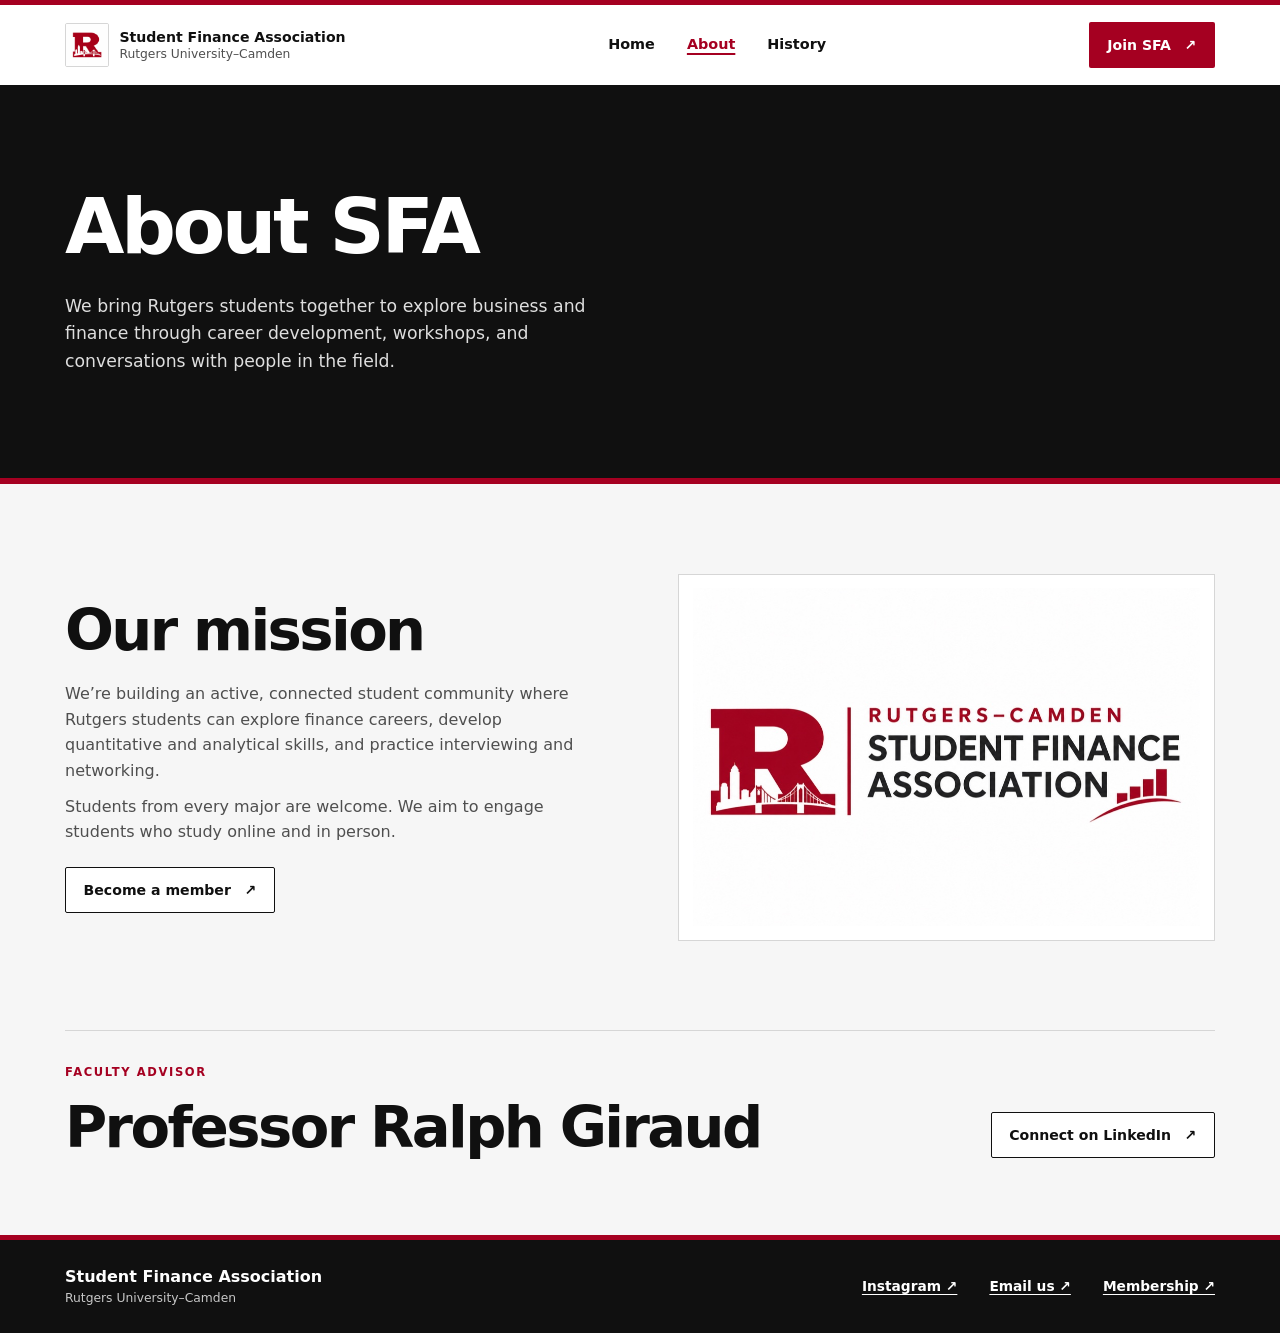
==== about.html @ d2c38916 "add: website changes" ====
<!doctype html>
<html lang="en">
<head>
  <meta charset="utf-8">
  <meta name="viewport" content="width=device-width, initial-scale=1">
  <meta name="description" content="Learn about the Rutgers–Camden Student Finance Association, its mission, and faculty advisor Professor Ralph Giraud.">
  <meta name="theme-color" content="#a50021">
  <title>About | Rutgers–Camden Student Finance Association</title>
  <link rel="icon" href="assets/mark.jpg">
  <link rel="stylesheet" href="assets/site.css">
</head>
<body>
  <a class="skip" href="#main">Skip to content</a>
  <header class="header">
    <div class="wrap header-inner">
      <a class="brand" href="./">
        <img src="assets/mark.jpg" width="44" height="44" alt="">
        <span>Student Finance Association<small>Rutgers University–Camden</small></span>
      </a>
      <nav aria-label="Main navigation">
        <a href="./">Home</a>
        <a href="about.html" aria-current="page">About</a>
        <a href="history.html">History</a>
      </nav>
      <a class="button header-join" href="https://forms.gle/n9LAs4Z3TxZthcCf7">Join SFA <span aria-hidden="true">↗</span></a>
    </div>
  </header>
  <main id="main" tabindex="-1">
    <section class="page-intro">
      <div class="wrap">
        <h1>About SFA</h1>
        <p>We bring Rutgers students together to explore business and finance through career development, workshops, and conversations with people in the field.</p>
      </div>
    </section>
    <section class="wrap about-grid" aria-labelledby="mission">
      <div>
        <h2 id="mission">Our mission</h2>
        <p>We’re building an active, connected student community where Rutgers students can explore finance careers, develop quantitative and analytical skills, and practice interviewing and networking.</p>
        <p>Students from every major are welcome. We aim to engage students who study online and in person.</p>
        <a class="button secondary" href="https://forms.gle/n9LAs4Z3TxZthcCf7">Become a member <span aria-hidden="true">↗</span></a>
      </div>
      <div class="logo-panel"><img src="assets/wordmark.jpg" width="1000" height="667" alt="Rutgers–Camden Student Finance Association logo"></div>
    </section>
    <section class="wrap advisor" aria-labelledby="advisor">
      <div class="section-heading">
        <div><p class="eyebrow">Faculty advisor</p><h2 id="advisor">Professor Ralph Giraud</h2></div>
        <a class="button secondary" href="https://www.linkedin.com/in/ralphgiraud/">Connect on LinkedIn <span aria-hidden="true">↗</span></a>
      </div>
    </section>
  </main>
  <footer class="footer">
    <div class="wrap footer-inner">
      <div><strong>Student Finance Association</strong><span>Rutgers University–Camden</span></div>
      <div class="footer-links">
        <a href="https://www.instagram.com/rutgerscamden.sfa/">Instagram ↗</a>
        <a href="mailto:rucstudentfinanceassociation@gmail.com">Email us ↗</a>
        <a href="https://forms.gle/n9LAs4Z3TxZthcCf7">Membership ↗</a>
      </div>
    </div>
  </footer>
</body>
</html>
---- assets/site.css ----
:root {
  color-scheme: light;
  --crimson: #a50021;
  --ink: #101010;
  --muted: #4f4f4f;
  --paper: #f6f6f6;
  --line: #d6d6d6;
  --body: system-ui, -apple-system, BlinkMacSystemFont, "Segoe UI", sans-serif;
}
*, *::before, *::after { box-sizing: border-box; }
html { scroll-behavior: smooth; }
body { margin: 0; font-family: var(--body); color: var(--ink); background: var(--paper); line-height: 1.6; }
img { display: block; max-width: 100%; }
a { color: inherit; text-underline-offset: .25em; }
:focus-visible { outline: 3px solid #5786d0; outline-offset: 4px; }
h1, h2, h3, p { margin: 0; }
h1, h2 { font-weight: 850; letter-spacing: -.045em; line-height: 1.04; }
h1 { font-size: clamp(2.25rem, 6vw, 5.15rem); }
h2 { font-size: clamp(2.2rem, 4.5vw, 3.8rem); }
h3 { font-size: 1.16rem; }
.wrap { width: min(1150px, calc(100% - 3rem)); margin-inline: auto; }
.eyebrow { font-size: .72rem; letter-spacing: .14em; font-weight: 750; text-transform: uppercase; color: var(--crimson); margin-bottom: 1rem; }
.skip { position: absolute; top: .5rem; left: .5rem; padding: .75rem; background: white; z-index: 5; transform: translateY(-160%); }
.skip:focus { transform: none; }
.header { background: #fff; border-top: 5px solid var(--crimson); }
.header-inner, .footer-inner { display: flex; align-items: center; justify-content: space-between; gap: 1.5rem; }
.header-inner { min-height: 80px; }
.brand { display: flex; align-items: center; gap: .65rem; text-decoration: none; font-size: .88rem; line-height: 1.3; font-weight: 750; }
.brand img { border: 1px solid var(--line); border-radius: 2px; flex: none; }
.brand small, .footer-inner span { display: block; color: var(--muted); font-size: .77rem; font-weight: 500; }
nav, .footer-links { display: flex; align-items: center; gap: clamp(1rem, 3vw, 2rem); }
nav a { display: inline-flex; align-items: center; min-height: 44px; font-size: .9rem; font-weight: 650; text-decoration: none; }
nav a:hover, nav a[aria-current] { color: var(--crimson); text-decoration: underline; text-decoration-thickness: 2px; }
.button { display: inline-flex; align-items: center; justify-content: center; gap: .85rem; min-height: 46px; padding: .6rem 1.1rem; border: 1px solid transparent; border-radius: 2px; background: var(--crimson); color: #fff; font-size: .88rem; font-weight: 700; text-decoration: none; transition: background-color .2s, transform .2s; }
.button:hover { background: #780018; transform: translateY(-2px); }
.outline { background: transparent; border-color: #aaa; }
.outline:hover { background: #ffffff18; }
.secondary { background: #fff; color: var(--ink); border-color: var(--ink); }
.secondary:hover { background: var(--ink); color: #fff; }
.hero, .page-intro { background: var(--ink); color: #fff; border-bottom: 6px solid var(--crimson); }
@media (min-width: 751px) {
  .hero { background: linear-gradient(120deg, var(--ink) 73%, var(--crimson) 73%); }
}
.hero-inner { position: relative; display: grid; grid-template-columns: minmax(0, 1.22fr) minmax(0, 1fr); align-items: center; gap: 2rem; min-height: 520px; padding-block: 4.5rem; }
.hero-copy { animation: appear .65s ease-out both; }
.hero .eyebrow, .page-intro .eyebrow { color: #fff; border-left: 4px solid #df193e; padding-left: .7rem; }
.hero h1 + p, .page-intro h1 + p { margin-top: 1.6rem; max-width: 49ch; color: #dedede; font-size: 1.08rem; }
.actions { display: flex; flex-wrap: wrap; gap: .75rem; margin-top: 1.8rem; }
.hero-art { display: flex; align-items: end; aspect-ratio: 1.12; padding: 1.4rem; border: 1px solid #515151; background: linear-gradient(#343434 1px, transparent 1px) center bottom / 100% 20%, linear-gradient(90deg, #343434 1px, transparent 1px) center / 12.5% 100%, #171717; }
.bars { width: 100%; height: 91%; display: grid; grid-template-columns: repeat(14, 1fr); gap: clamp(.2rem, .65vw, .62rem); align-items: end; border-bottom: 1px solid #6b6b6b; }
.bars i { height: var(--height); background: linear-gradient(#e01c42, var(--crimson)); transform-origin: bottom; animation: grow .75s cubic-bezier(.2,.65,.35,1) both; animation-delay: calc(var(--order) * 36ms); }
.events, .about-grid, .history { padding-block: clamp(3.5rem, 7vw, 6rem); }
.section-heading { display: flex; align-items: end; justify-content: space-between; gap: 1.5rem; margin-bottom: 1.8rem; }
.section-heading > p { max-width: 32ch; color: var(--muted); }
.cards { display: grid; grid-template-columns: repeat(3, minmax(0, 1fr)); gap: 1rem; margin-bottom: 1.5rem; }
.card { border: 1px solid var(--line); border-top: 4px solid var(--crimson); padding: clamp(1.2rem, 3vw, 2rem); background: #fff; }
.card-icon { display: grid; place-items: center; width: 2.3rem; height: 2.3rem; background: var(--ink); color: #fff; font-size: 1.3rem; margin-bottom: 1rem; }
.card p, .about-grid p:not(.eyebrow) { color: var(--muted); margin-top: .65rem; }
.page-intro { padding-block: clamp(3.5rem, 8vw, 7rem); }
.page-intro .wrap { animation: appear .65s ease-out both; }
.about-grid { display: grid; grid-template-columns: 1fr 1fr; align-items: center; gap: clamp(2rem, 6vw, 6rem); }
.about-grid h2 + p:not(.eyebrow) { margin-top: 1.25rem; }
.about-grid .button { margin-top: 1.4rem; }
.logo-panel { border: 1px solid var(--line); background: white; overflow: hidden; padding: .85rem; }
.logo-panel img { width: 100%; height: auto; }
.advisor { padding-block: 2rem 3rem; border-top: 1px solid var(--line); }
.leaders { list-style: none; margin: 0; padding: 0; border-top: 1px solid var(--line); }
.leader { display: grid; grid-template-columns: auto 1fr auto; gap: clamp(.7rem, 3vw, 1.6rem); align-items: center; padding-block: 1.25rem; border-bottom: 1px solid var(--line); }
.leader h2 { font-size: clamp(1.45rem, 3vw, 2rem); }
.leader p { color: var(--muted); font-size: .9rem; margin-top: .3rem; }
.leader .role { color: var(--crimson); font-weight: 700; }
.initials { display: grid; place-items: center; width: clamp(2.3rem, 6vw, 3.5rem); aspect-ratio: 1; background: var(--crimson); color: #fff; font-weight: 750; }
.leader a, .footer-links a { font-size: .86rem; font-weight: 650; }
.leader a { color: var(--crimson); display: inline-flex; align-items: center; gap: .25rem; min-height: 44px; }
.footer { background: var(--ink); color: #fff; border-top: 5px solid var(--crimson); padding-block: 1.5rem; }
.footer-inner span { color: #c7c7c7; }
.footer-links { flex-wrap: wrap; }
@keyframes appear { from { opacity: 0; transform: translateY(14px); } to { opacity: 1; transform: none; } }
@keyframes grow { from { transform: scaleY(.04); opacity: .4; } to { transform: scaleY(1); opacity: 1; } }
@media (max-width: 750px) {
  .hero-inner { grid-template-columns: 1fr; min-height: 0; padding-block: 3.5rem; }
  .hero-art { aspect-ratio: auto; height: clamp(130px, 32vw, 220px); padding: .85rem; }
  .about-grid { grid-template-columns: 1fr; }
  .section-heading { align-items: start; flex-direction: column; gap: .8rem; }
}
@media (max-width: 600px) {
  .wrap { width: calc(100% - 2rem); }
  .header-inner { display: grid; grid-template-columns: 1fr auto; gap: .4rem .6rem; padding-top: .6rem; }
  .header-join { grid-column: 2; grid-row: 1; padding-inline: .55rem; gap: .3rem; white-space: nowrap; }
  nav { grid-row: 2; grid-column: 1 / -1; }
  .cards { grid-template-columns: 1fr; }
  .footer-inner { align-items: start; flex-direction: column; gap: .8rem; }
}
@media (prefers-reduced-motion: reduce) {
  *, *::before, *::after { animation: none !important; transition: none !important; scroll-behavior: auto !important; }
}
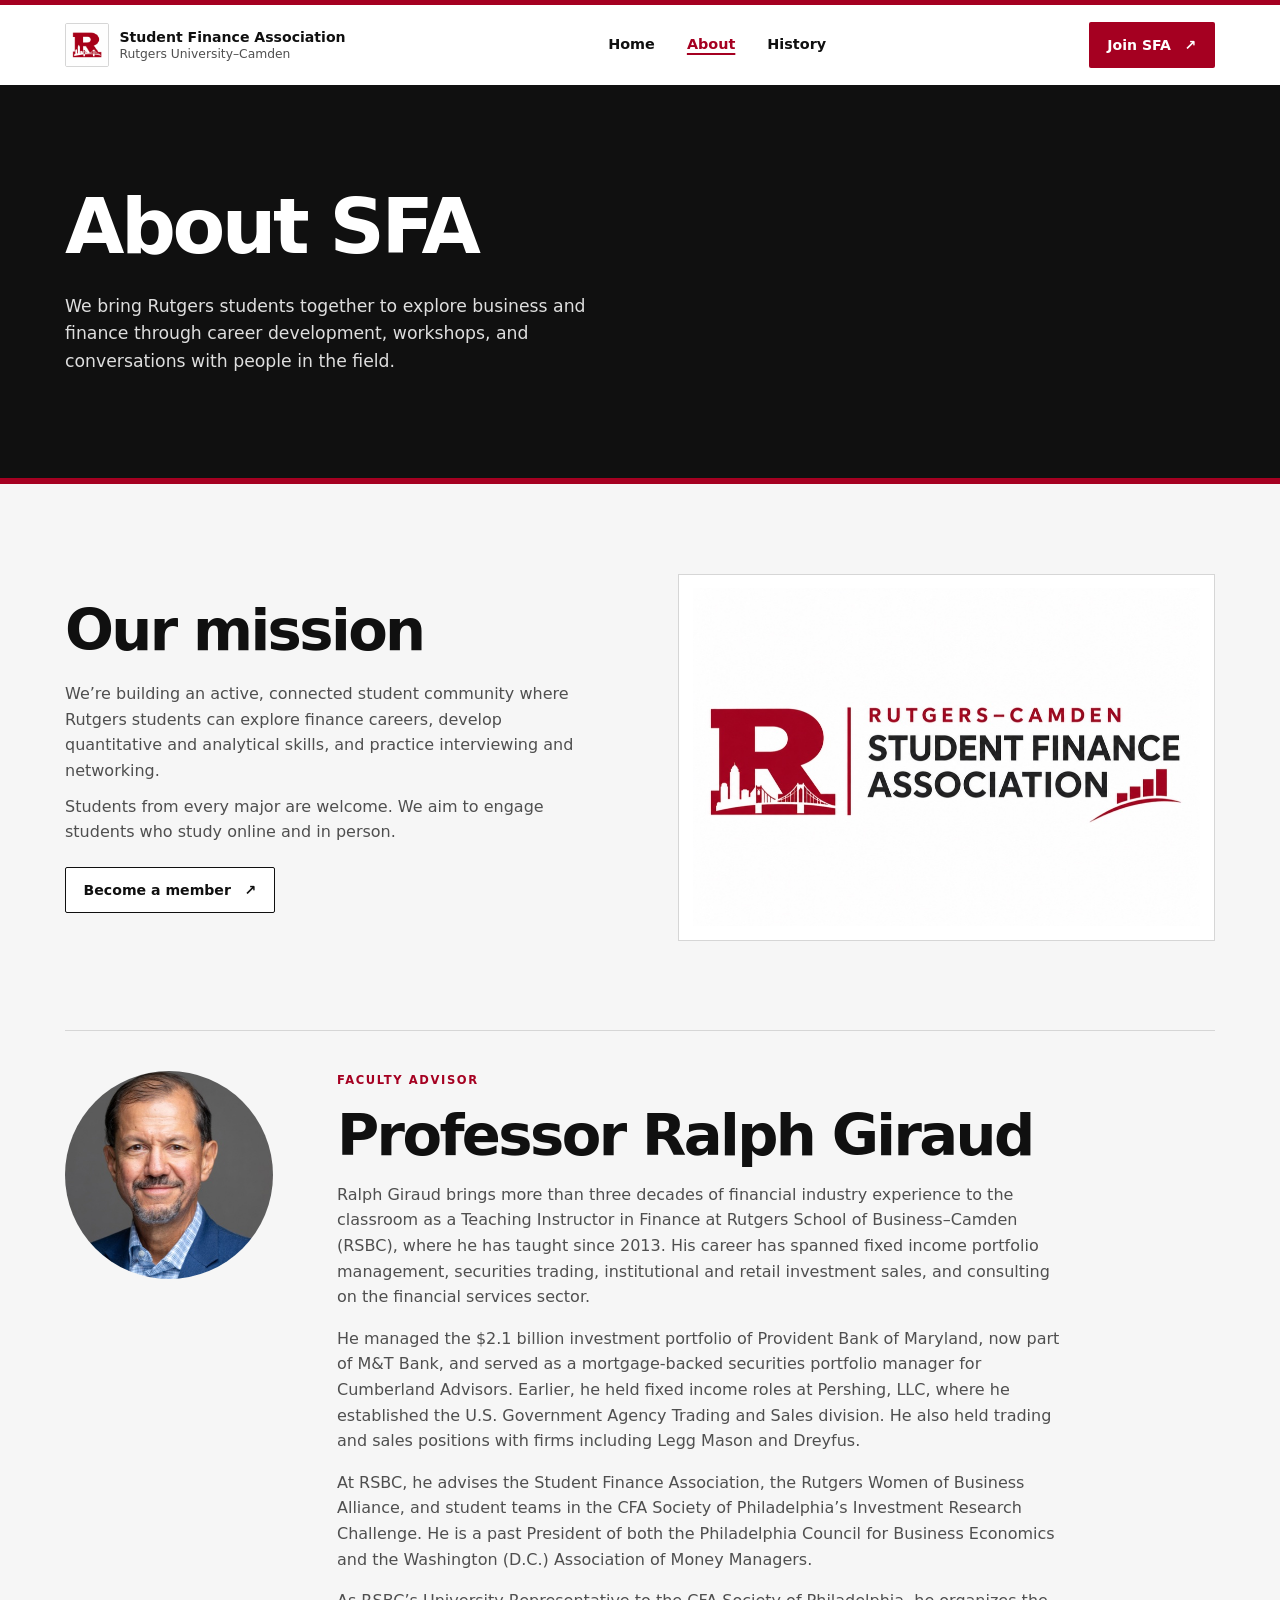
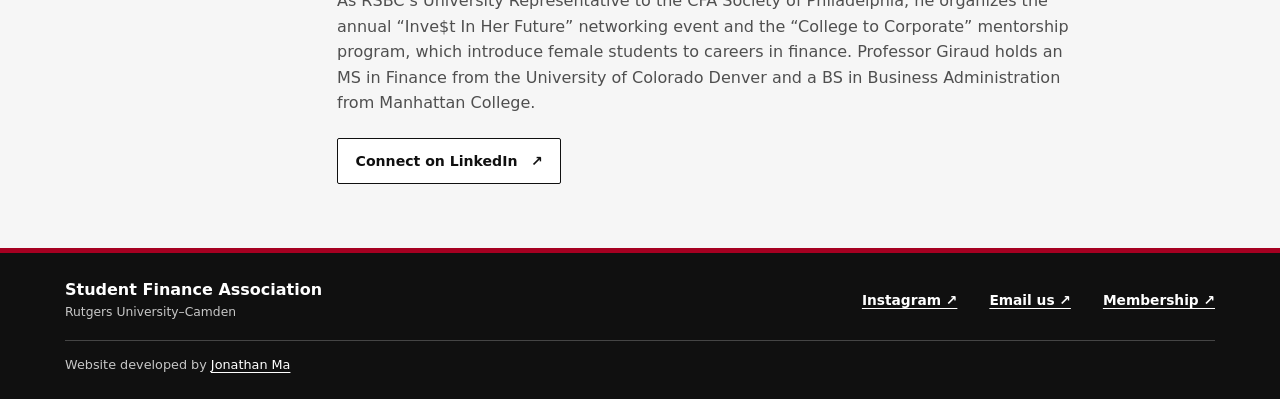
==== commit 1b31a77f: "add: more fancy stuff" ====
--- a/about.html
+++ b/about.html
@@ -42,8 +42,14 @@
       <div class="logo-panel"><img src="assets/wordmark.jpg" width="1000" height="667" alt="Rutgers–Camden Student Finance Association logo"></div>
     </section>
     <section class="wrap advisor" aria-labelledby="advisor">
-      <div class="section-heading">
-        <div><p class="eyebrow">Faculty advisor</p><h2 id="advisor">Professor Ralph Giraud</h2></div>
+      <img class="portrait advisor-portrait" src="assets/portraits/giraud.jpg" width="375" height="500" alt="" loading="lazy">
+      <div class="advisor-content">
+        <p class="eyebrow">Faculty advisor</p>
+        <h2 id="advisor">Professor Ralph Giraud</h2>
+        <p>Ralph Giraud brings more than three decades of financial industry experience to the classroom as a Teaching Instructor in Finance at Rutgers School of Business–Camden (RSBC), where he has taught since 2013. His career has spanned fixed income portfolio management, securities trading, institutional and retail investment sales, and consulting on the financial services sector.</p>
+        <p>He managed the $2.1 billion investment portfolio of Provident Bank of Maryland, now part of M&amp;T Bank, and served as a mortgage-backed securities portfolio manager for Cumberland Advisors. Earlier, he held fixed income roles at Pershing, LLC, where he established the U.S. Government Agency Trading and Sales division. He also held trading and sales positions with firms including Legg Mason and Dreyfus.</p>
+        <p>At RSBC, he advises the Student Finance Association, the Rutgers Women of Business Alliance, and student teams in the CFA Society of Philadelphia’s Investment Research Challenge. He is a past President of both the Philadelphia Council for Business Economics and the Washington (D.C.) Association of Money Managers.</p>
+        <p>As RSBC’s University Representative to the CFA Society of Philadelphia, he organizes the annual “Inve$t In Her Future” networking event and the “College to Corporate” mentorship program, which introduce female students to careers in finance. Professor Giraud holds an MS in Finance from the University of Colorado Denver and a BS in Business Administration from Manhattan College.</p>
         <a class="button secondary" href="https://www.linkedin.com/in/ralphgiraud/">Connect on LinkedIn <span aria-hidden="true">↗</span></a>
       </div>
     </section>
@@ -57,6 +63,7 @@
         <a href="https://forms.gle/n9LAs4Z3TxZthcCf7">Membership ↗</a>
       </div>
     </div>
+    <p class="wrap footer-credit">Website developed by <a href="https://jonathanma03.github.io/">Jonathan Ma</a></p>
   </footer>
 </body>
 </html>
--- a/assets/site.css
+++ b/assets/site.css
@@ -63,18 +63,25 @@
 .about-grid .button { margin-top: 1.4rem; }
 .logo-panel { border: 1px solid var(--line); background: white; overflow: hidden; padding: .85rem; }
 .logo-panel img { width: 100%; height: auto; }
-.advisor { padding-block: 2rem 3rem; border-top: 1px solid var(--line); }
+.advisor { display: grid; grid-template-columns: auto minmax(0, 1fr); align-items: start; gap: clamp(1.5rem, 5vw, 4rem); padding-block: 2.5rem 4rem; border-top: 1px solid var(--line); }
+.advisor-content { max-width: 72ch; }
+.advisor-content p:not(.eyebrow) { margin-top: 1rem; color: var(--muted); }
+.advisor-content .button { margin-top: 1.4rem; }
 .leaders { list-style: none; margin: 0; padding: 0; border-top: 1px solid var(--line); }
 .leader { display: grid; grid-template-columns: auto 1fr auto; gap: clamp(.7rem, 3vw, 1.6rem); align-items: center; padding-block: 1.25rem; border-bottom: 1px solid var(--line); }
 .leader h2 { font-size: clamp(1.45rem, 3vw, 2rem); }
 .leader p { color: var(--muted); font-size: .9rem; margin-top: .3rem; }
 .leader .role { color: var(--crimson); font-weight: 700; }
-.initials { display: grid; place-items: center; width: clamp(2.3rem, 6vw, 3.5rem); aspect-ratio: 1; background: var(--crimson); color: #fff; font-weight: 750; }
+.portrait { width: clamp(3rem, 8vw, 5.5rem); height: auto; aspect-ratio: 1; object-fit: cover; border-radius: 50%; }
+.advisor-portrait { width: clamp(7rem, 20vw, 13rem); object-position: center 18%; }
+.initials { display: grid; place-items: center; background: var(--crimson); color: #fff; font-weight: 750; }
 .leader a, .footer-links a { font-size: .86rem; font-weight: 650; }
 .leader a { color: var(--crimson); display: inline-flex; align-items: center; gap: .25rem; min-height: 44px; }
 .footer { background: var(--ink); color: #fff; border-top: 5px solid var(--crimson); padding-block: 1.5rem; }
 .footer-inner span { color: #c7c7c7; }
 .footer-links { flex-wrap: wrap; }
+.footer-credit { margin-top: 1.1rem; padding-top: .85rem; border-top: 1px solid #454545; color: #c7c7c7; font-size: .8rem; }
+.footer-credit a { color: #fff; }
 @keyframes appear { from { opacity: 0; transform: translateY(14px); } to { opacity: 1; transform: none; } }
 @keyframes grow { from { transform: scaleY(.04); opacity: .4; } to { transform: scaleY(1); opacity: 1; } }
 @media (max-width: 750px) {
@@ -88,7 +95,7 @@
   .header-inner { display: grid; grid-template-columns: 1fr auto; gap: .4rem .6rem; padding-top: .6rem; }
   .header-join { grid-column: 2; grid-row: 1; padding-inline: .55rem; gap: .3rem; white-space: nowrap; }
   nav { grid-row: 2; grid-column: 1 / -1; }
-  .cards { grid-template-columns: 1fr; }
+  .cards, .advisor { grid-template-columns: 1fr; }
   .footer-inner { align-items: start; flex-direction: column; gap: .8rem; }
 }
 @media (prefers-reduced-motion: reduce) {
